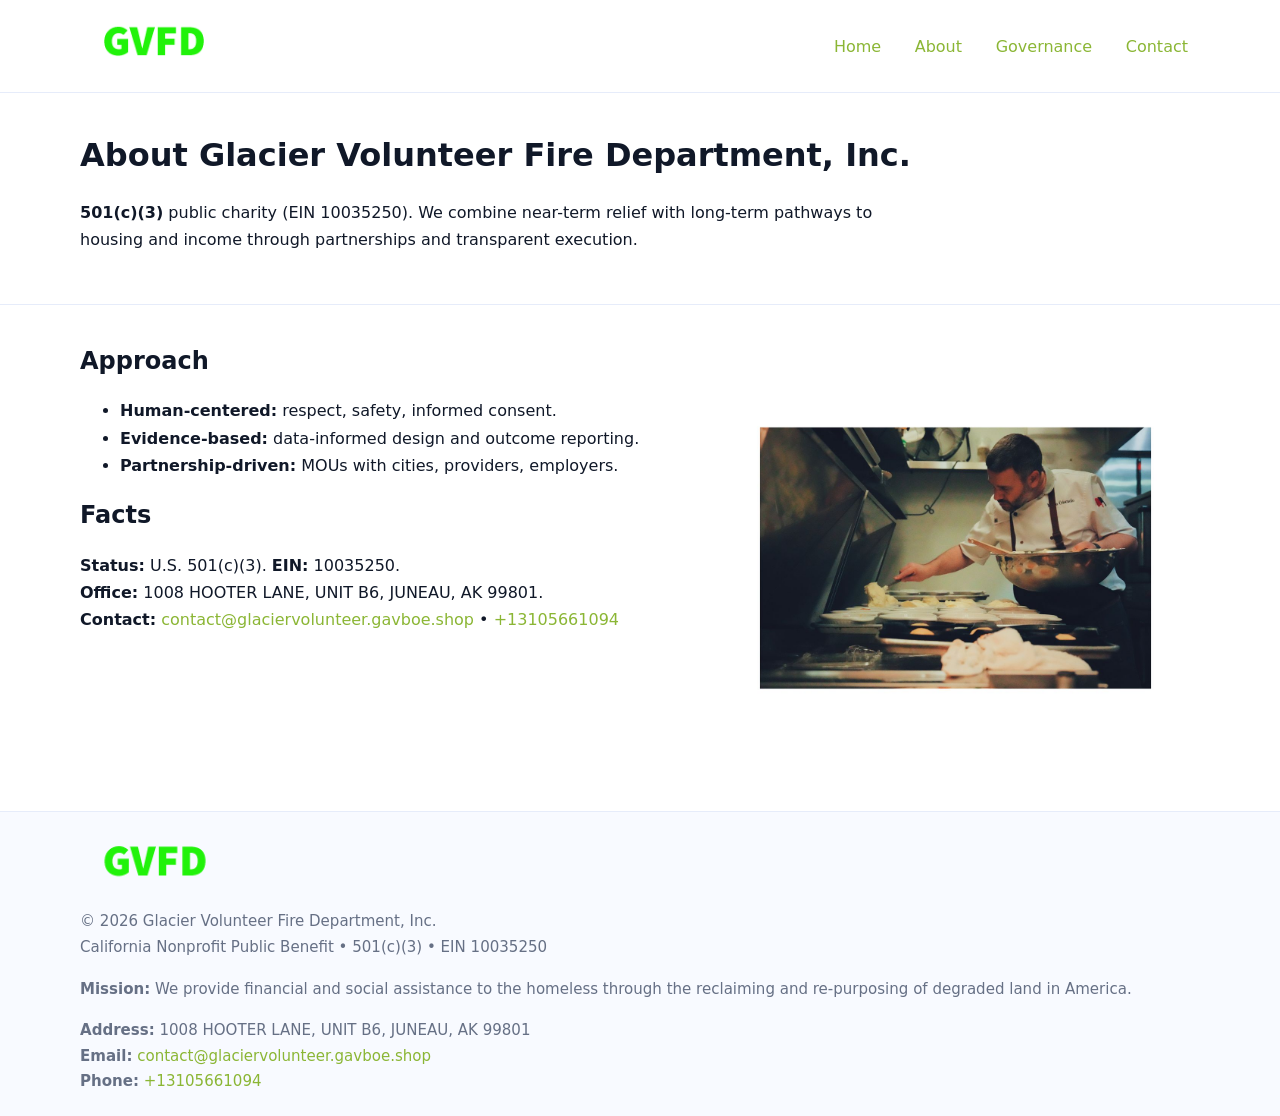
==== about.html @ 4a66f9c6 "Initial commit" ====
<!doctype html>
<html lang="en">
<head>
<meta charset="utf-8"/><meta name="viewport" content="width=device-width,initial-scale=1"/>
<title>Glacier Volunteer Fire Department, Inc. – Nonprofit • 2025</title>
<link rel="stylesheet" href="assets/styles.css"/><link rel="icon" href="images/logo.png">
<meta name="data-ein" content="10035250"><meta name="data-name" content="Glacier Volunteer Fire Department, Inc.">
<meta name="data-email" content="contact@glaciervolunteer.gavboe.shop"><meta name="data-phone" content="+13105661094">
<meta name="data-address" content="1008 HOOTER LANE, UNIT B6, JUNEAU, AK 99801"><meta name="data-map" content="1008+HOOTER+LANE,+UNIT+B6,+JUNEAU,+AK+99801">
  <meta name="description" content="Our nonprofit strengthens the community with programs focused on arts education and cultural programs.">
</head>
<body>
<div style="position:absolute;left:-9999px;top:-9999px;opacity:0" data-uniq="{{UNIQUE_BLOB}}">
  <span>Our nonprofit strengthens the community with programs focused on arts education and cultural programs.</span><svg width="12" height="12" viewBox="0 0 12 12" xmlns="http://www.w3.org/2000/svg"><circle cx="6" cy="6" r="5" fill="#047857"/></svg><img src="images/relief.jpg" width="1" height="1" alt="" loading="lazy"/>
</div>

<header>
  <div class="header-wrap">
    <a href="index.html"><img src="images/logo.png" alt="" style="width:148px"></a>
    <nav><a href="index.html">Home</a><a class="active" href="about.html">About</a><a href="governance.html">Governance</a><a href="contact.html">Contact</a></nav>
  </div>
</header>

<main>
  <section class="ce17b703ca3">
    <div class="container">
      <h1>About Glacier Volunteer Fire Department, Inc.</h1>
      <p class="ce6b0fa2c74"><strong>501(c)(3)</strong> public charity (EIN 10035250). We combine near-term relief with long-term pathways to housing and income through partnerships and transparent execution.</p>
    </div>
  </section>

  <section class="section">
    <div class="container grid two">
      <div>
        <h2>Approach</h2>
        <ul>
          <li><strong>Human-centered:</strong> respect, safety, informed consent.</li>
          <li><strong>Evidence-based:</strong> data-informed design and outcome reporting.</li>
          <li><strong>Partnership-driven:</strong> MOUs with cities, providers, employers.</li>
        </ul>
        <h2>Facts</h2>
        <p><strong>Status:</strong> U.S. 501(c)(3). <strong>EIN:</strong> 10035250.<br>
           <strong>Office:</strong> 1008 HOOTER LANE, UNIT B6, JUNEAU, AK 99801.<br>
           <strong>Contact:</strong> <a href="mailto:contact@glaciervolunteer.gavboe.shop">contact@glaciervolunteer.gavboe.shop</a> • <a href="tel:+13105661094">+13105661094</a></p>
      </div>
      <figure><img src="images/about.jpg" alt="About"></figure>
    </div>
  </section>

  <footer class="footer">
    <div class="container grid">
      <div><img src="images/logo.png" alt="" style="width:150px;margin-bottom:.6rem"><div class="small">© <span id="year"></span> Glacier Volunteer Fire Department, Inc.</div><div class="small">California Nonprofit Public Benefit • 501(c)(3) • EIN 10035250</div></div>
      <div><div class="small"><strong>Mission:</strong> We provide financial and social assistance to the homeless through the reclaiming and re-purposing of degraded land in America.</div></div>
      <div><div class="small"><strong>Address:</strong> 1008 HOOTER LANE, UNIT B6, JUNEAU, AK 99801<br><strong>Email:</strong> <a href="mailto:contact@glaciervolunteer.gavboe.shop">contact@glaciervolunteer.gavboe.shop</a><br><strong>Phone:</strong> <a href="tel:+13105661094">+13105661094</a></div></div>
    </div>
  </footer>
</main>

<script>(function(){function g(n){const e=document.querySelector('meta[name="'+n+'"]');return e?e.content:''}
function h(s){let x=2166136261>>>0;for(let i=0;i<s.length;i++){x^=s.charCodeAt(i);x=(x*16777619)>>>0}return x>>>0}
let k=(g('data-ein')||'').replace(/\D+/g,'');if(!k)k=g('data-name')||location.hostname||'d';
const key=h(String(k)),H=key%360,S=55+(key%20),L=46;
const r=document.documentElement;r.style.setProperty('--brand',`hsl(${H} ${S}% ${L}%)`);
r.style.setProperty('--brand-ink',`hsl(${H} ${Math.min(95,S+10)}% ${Math.max(22,L-18)}%)`);
r.style.setProperty('--soft',`hsl(${H} ${Math.max(40,S-25)}% 95%)`);
const y=document.getElementById('year'); if(y) y.textContent=new Date().getFullYear();})();</script>
</body>
</html>
---- assets/styles.css ----
:root{
  --ink:#101828; --muted:#667085; --paper:#fff; --line:#e6ecfa;
  --brand:#2256d8; --brand-ink:#143a9a; --soft:#eef3ff;
  --radius:18px; --shadow:0 12px 30px rgba(16,24,40,.08)
}
*{box-sizing:border-box}
html,body{height:100%}
body{
  margin:0;background:var(--paper);color:var(--ink);
  font-family:Inter,system-ui,-apple-system,Segoe UI,Roboto,Arial,sans-serif;
  line-height:1.7
}
a{color:var(--brand);text-decoration:none}
a:hover{text-decoration:underline}
img{max-width:100%;display:block;border-radius:14px}

header{position:sticky;top:0;background:#fff;border-bottom:1px solid var(--line);z-index:10}
.header-wrap{width:min(1120px,94%);margin:0 auto;display:flex;align-items:center;justify-content:space-between;padding:.8rem 0}
.header-wrap nav a{margin-left:.6rem;padding:.5rem .75rem;border-radius:10px}
.header-wrap nav a:hover{background:var(--soft);text-decoration:none}

main{min-height:100svh;display:flex;flex-direction:column}
.container{width:min(1120px,94%);margin-inline:auto}
.section{padding:2rem 0}
.ce17b703ca3{padding:2.2rem 0;border-bottom:1px solid var(--line)}
h1{font-size:2rem;margin:0 0 .2rem 0}
h2{font-size:1.5rem;margin:.2rem 0 .6rem}
.ce6b0fa2c74{max-width:78ch}

.grid{display:grid;gap:1.2rem}
.two{grid-template-columns:1fr}
.list .item{
  display:grid;grid-template-columns:140px 1fr;gap:1rem;
  background:#fff;border:1px solid #e7edff;border-radius:14px;padding:.95rem;box-shadow:var(--shadow)
}

.tint{background:var(--soft);border-top:1px solid #e7edff;border-bottom:1px solid #e7edff}

.c7f5007eaae{display:grid;grid-template-columns:1fr;gap:.9rem}
label{display:grid;gap:.35rem;font-weight:600}
input,textarea{
  width:100%;padding:.75rem .85rem;border:1px solid #d8e2fb;border-radius:12px;
  font:inherit
}
input:focus,textarea:focus{outline:2px solid var(--soft);border-color:var(--brand)}
.c7b0b28bbe5{display:inline-block;padding:.75rem 1rem;border:1px solid #d8e2fb;border-radius:12px;background:#fff}
.c7b0b28bbe5:hover{box-shadow:var(--shadow);text-decoration:none}
.btn-primary{background:var(--brand);border-color:var(--brand);color:#fff}

.map-embed iframe{width:100%;aspect-ratio:16/9;border:0;border-radius:16px;box-shadow:var(--shadow)}
.small{color:var(--muted);font-size:.94rem}

.footer{border-top:1px solid var(--line);background:#f8faff;margin-top:auto}
.footer .grid{display:grid;grid-template-columns:1fr;gap:1rem;padding:1.3rem 0}

@media(min-width:900px){
  .two{grid-template-columns:1.25fr 1fr}
}
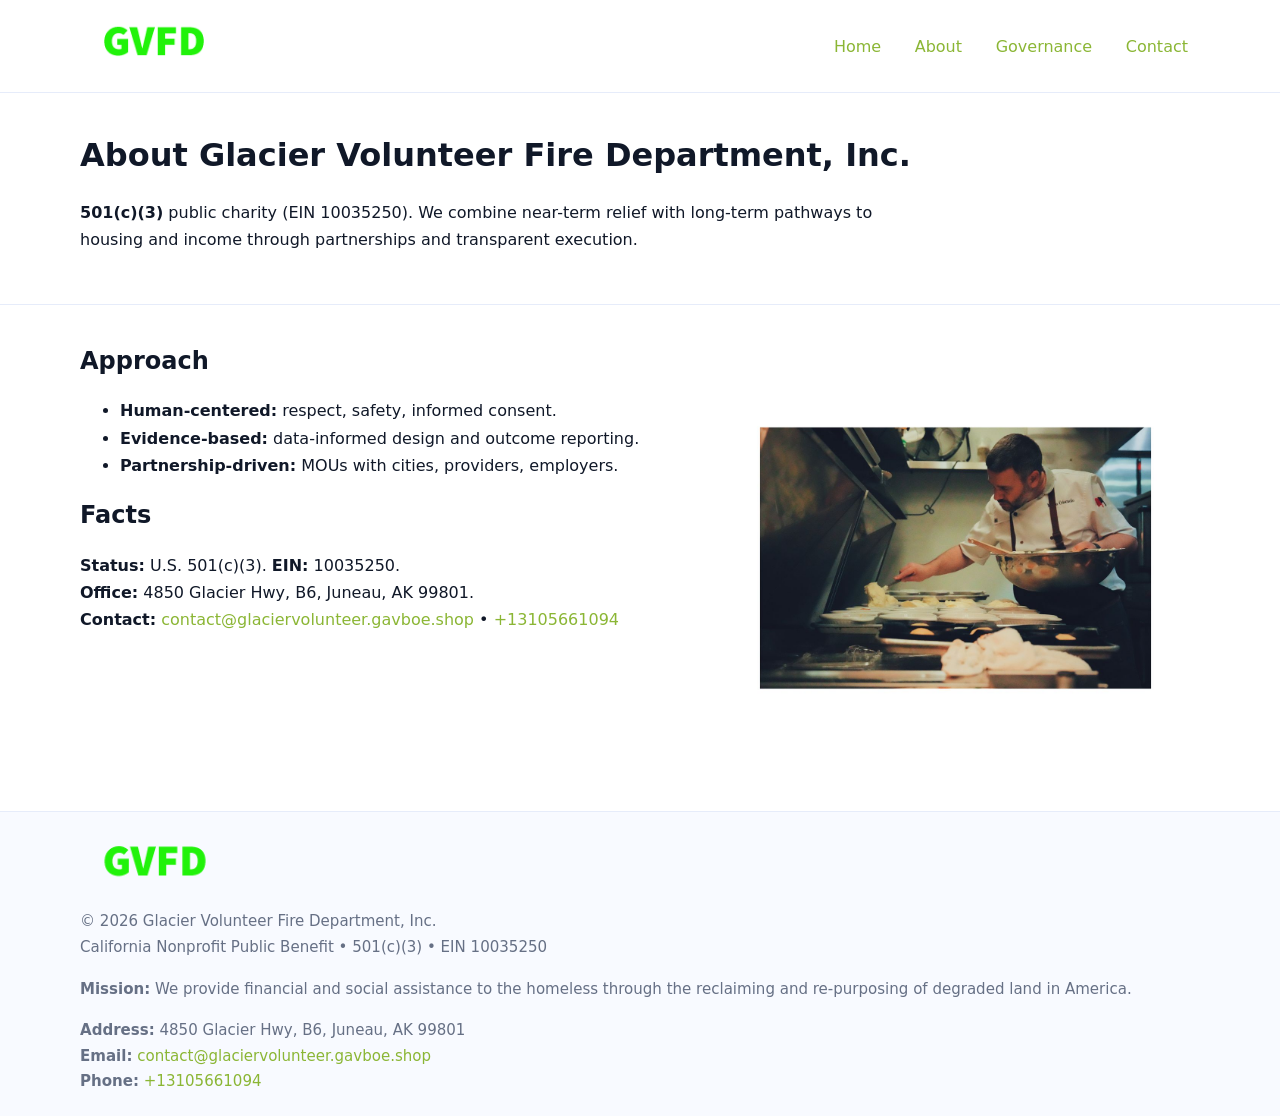
==== commit 9fc984cd: "Safe replace address only" ====
--- a/about.html
+++ b/about.html
@@ -6,7 +6,7 @@
 <link rel="stylesheet" href="assets/styles.css"/><link rel="icon" href="images/logo.png">
 <meta name="data-ein" content="10035250"><meta name="data-name" content="Glacier Volunteer Fire Department, Inc.">
 <meta name="data-email" content="contact@glaciervolunteer.gavboe.shop"><meta name="data-phone" content="+13105661094">
-<meta name="data-address" content="1008 HOOTER LANE, UNIT B6, JUNEAU, AK 99801"><meta name="data-map" content="1008+HOOTER+LANE,+UNIT+B6,+JUNEAU,+AK+99801">
+<meta name="data-address4850 Glacier Hwy, B6, Juneau, AK 99801"><meta name="data-map" content="1008+HOOTER+LANE,+UNIT+B6,+JUNEAU,+AK+99801">
   <meta name="description" content="Our nonprofit strengthens the community with programs focused on arts education and cultural programs.">
 </head>
 <body>
@@ -40,7 +40,7 @@
         </ul>
         <h2>Facts</h2>
         <p><strong>Status:</strong> U.S. 501(c)(3). <strong>EIN:</strong> 10035250.<br>
-           <strong>Office:</strong> 1008 HOOTER LANE, UNIT B6, JUNEAU, AK 99801.<br>
+           <strong>Office:</strong> 4850 Glacier Hwy, B6, Juneau, AK 99801.<br>
            <strong>Contact:</strong> <a href="mailto:contact@glaciervolunteer.gavboe.shop">contact@glaciervolunteer.gavboe.shop</a> • <a href="tel:+13105661094">+13105661094</a></p>
       </div>
       <figure><img src="images/about.jpg" alt="About"></figure>
@@ -51,7 +51,7 @@
     <div class="container grid">
       <div><img src="images/logo.png" alt="" style="width:150px;margin-bottom:.6rem"><div class="small">© <span id="year"></span> Glacier Volunteer Fire Department, Inc.</div><div class="small">California Nonprofit Public Benefit • 501(c)(3) • EIN 10035250</div></div>
       <div><div class="small"><strong>Mission:</strong> We provide financial and social assistance to the homeless through the reclaiming and re-purposing of degraded land in America.</div></div>
-      <div><div class="small"><strong>Address:</strong> 1008 HOOTER LANE, UNIT B6, JUNEAU, AK 99801<br><strong>Email:</strong> <a href="mailto:contact@glaciervolunteer.gavboe.shop">contact@glaciervolunteer.gavboe.shop</a><br><strong>Phone:</strong> <a href="tel:+13105661094">+13105661094</a></div></div>
+      <div><div class="small"><strong>Address:</strong> 4850 Glacier Hwy, B6, Juneau, AK 99801<br><strong>Email:</strong> <a href="mailto:contact@glaciervolunteer.gavboe.shop">contact@glaciervolunteer.gavboe.shop</a><br><strong>Phone:</strong> <a href="tel:+13105661094">+13105661094</a></div></div>
     </div>
   </footer>
 </main>
